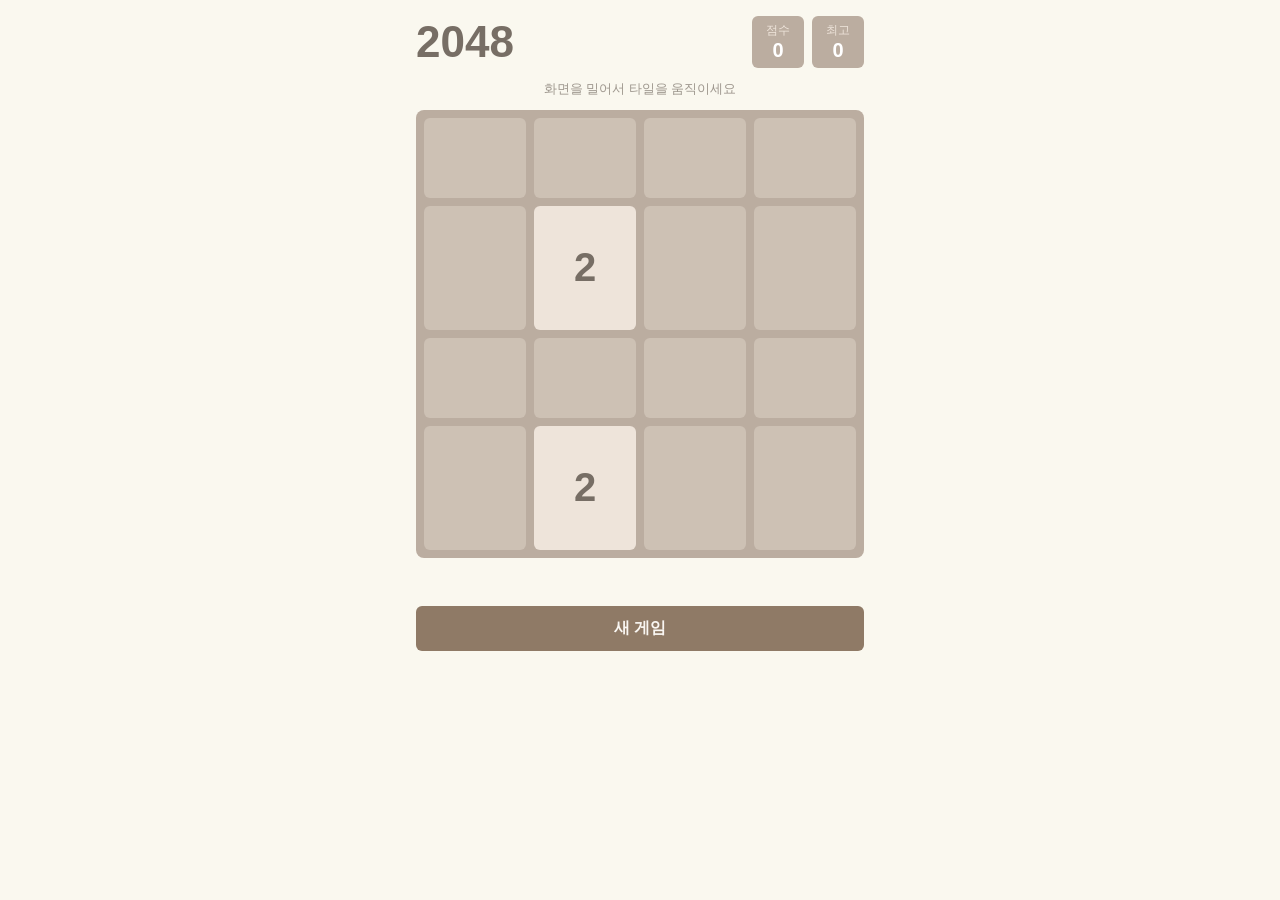
==== app/src/main/assets/games/2048/index.html @ 59921579 "Games tab: card grid, three bundled HTML5 games (2048, snake, breakout), games.json catalog, local b" ====
<!doctype html>
<html lang="ko">
<head>
<meta charset="utf-8">
<meta name="viewport" content="width=device-width,initial-scale=1,maximum-scale=1,user-scalable=no">
<title>2048</title>
<style>
  * { box-sizing: border-box; -webkit-tap-highlight-color: transparent; }
  html, body { margin: 0; height: 100%; background: #faf8ef; color: #776e65; font-family: sans-serif; overflow: hidden; touch-action: none; }
  #app { max-width: 480px; margin: 0 auto; padding: 16px; height: 100%; display: flex; flex-direction: column; gap: 12px; }
  .top { display: flex; justify-content: space-between; align-items: center; }
  .title { font-size: 44px; font-weight: 800; }
  .scores { display: flex; gap: 8px; }
  .box { background: #bbada0; color: #eee4da; border-radius: 6px; padding: 6px 14px; text-align: center; font-size: 12px; }
  .box b { display: block; color: #fff; font-size: 20px; }
  #board { position: relative; width: 100%; aspect-ratio: 1; background: #bbada0; border-radius: 8px; padding: 8px; display: grid; grid-template-columns: repeat(4, 1fr); gap: 8px; }
  .cell { border-radius: 6px; background: rgba(238, 228, 218, .35); display: flex; align-items: center; justify-content: center; font-weight: 800; font-size: clamp(22px, 8vw, 40px); }
  .v2 { background: #eee4da; } .v4 { background: #ede0c8; }
  .v8 { background: #f2b179; color: #f9f6f2; } .v16 { background: #f59563; color: #f9f6f2; }
  .v32 { background: #f67c5f; color: #f9f6f2; } .v64 { background: #f65e3b; color: #f9f6f2; }
  .v128 { background: #edcf72; color: #f9f6f2; font-size: clamp(20px, 7vw, 34px); }
  .v256 { background: #edcc61; color: #f9f6f2; font-size: clamp(20px, 7vw, 34px); }
  .v512 { background: #edc850; color: #f9f6f2; font-size: clamp(20px, 7vw, 34px); }
  .v1024, .v2048, .vbig { background: #edc22e; color: #f9f6f2; font-size: clamp(16px, 6vw, 28px); }
  button { background: #8f7a66; color: #f9f6f2; border: 0; border-radius: 6px; padding: 12px; font-size: 16px; font-weight: 700; }
  #msg { text-align: center; min-height: 24px; font-weight: 700; }
  .hint { text-align: center; font-size: 13px; opacity: .7; }
</style>
</head>
<body>
<div id="app">
  <div class="top">
    <div class="title">2048</div>
    <div class="scores">
      <div class="box">점수<b id="score">0</b></div>
      <div class="box">최고<b id="best">0</b></div>
    </div>
  </div>
  <div class="hint">화면을 밀어서 타일을 움직이세요</div>
  <div id="board"></div>
  <div id="msg"></div>
  <button id="new">새 게임</button>
</div>
<script>
(function () {
  var N = 4, grid, score, best = 0, over, won;
  var boardEl = document.getElementById('board');
  var scoreEl = document.getElementById('score');
  var bestEl = document.getElementById('best');
  var msgEl = document.getElementById('msg');

  try { if (window.Native) best = Native.getBest() | 0; } catch (e) {}

  function init() {
    grid = []; for (var r = 0; r < N; r++) grid.push([0, 0, 0, 0]);
    score = 0; over = false; won = false;
    addTile(); addTile(); render();
  }

  function addTile() {
    var empty = [];
    for (var r = 0; r < N; r++) for (var c = 0; c < N; c++) if (!grid[r][c]) empty.push([r, c]);
    if (!empty.length) return;
    var p = empty[Math.floor(Math.random() * empty.length)];
    grid[p[0]][p[1]] = Math.random() < 0.9 ? 2 : 4;
  }

  // Slides one line toward index 0 and merges equal neighbours once.
  function slide(vals) {
    var a = vals.filter(function (x) { return x; }), gained = 0;
    for (var i = 0; i < a.length - 1; i++) {
      if (a[i] === a[i + 1]) { a[i] *= 2; gained += a[i]; a.splice(i + 1, 1); }
    }
    while (a.length < N) a.push(0);
    return { row: a, gained: gained };
  }

  // dir: 0 left, 1 up, 2 right, 3 down. Returns the cell coordinates of each line, ordered toward the move.
  function lines(dir) {
    var out = [];
    for (var i = 0; i < N; i++) {
      var line = [];
      for (var j = 0; j < N; j++) {
        var r, c;
        if (dir === 0) { r = i; c = j; }
        else if (dir === 2) { r = i; c = N - 1 - j; }
        else if (dir === 1) { r = j; c = i; }
        else { r = N - 1 - j; c = i; }
        line.push([r, c]);
      }
      out.push(line);
    }
    return out;
  }

  function move(dir) {
    if (over) return;
    var moved = false, gain = 0;
    lines(dir).forEach(function (line) {
      var res = slide(line.map(function (p) { return grid[p[0]][p[1]]; }));
      gain += res.gained;
      line.forEach(function (p, k) {
        if (grid[p[0]][p[1]] !== res.row[k]) { moved = true; grid[p[0]][p[1]] = res.row[k]; }
      });
    });
    if (!moved) return;
    score += gain;
    addTile();
    if (score > best) { best = score; submit(); }
    checkEnd();
    render();
  }

  function submit() { try { if (window.Native) Native.submitScore(score); } catch (e) {} }

  function checkEnd() {
    var full = true, can = false;
    for (var r = 0; r < N; r++) for (var c = 0; c < N; c++) {
      var v = grid[r][c];
      if (v === 2048 && !won) { won = true; msgEl.textContent = '2048 달성! 계속 해보세요'; }
      if (!v) full = false;
      if ((c < N - 1 && v === grid[r][c + 1]) || (r < N - 1 && v === grid[r + 1][c])) can = true;
    }
    if (full && !can) { over = true; msgEl.textContent = '게임 오버 · 점수 ' + score; submit(); }
  }

  function render() {
    scoreEl.textContent = score; bestEl.textContent = best;
    if (!over && !won) msgEl.textContent = '';
    boardEl.innerHTML = '';
    for (var r = 0; r < N; r++) for (var c = 0; c < N; c++) {
      var v = grid[r][c], d = document.createElement('div');
      d.className = 'cell' + (v ? ' v' + (v > 2048 ? 'big' : v) : '');
      d.textContent = v || '';
      boardEl.appendChild(d);
    }
  }

  // Touch: swipe direction decides the move.
  var sx, sy;
  document.addEventListener('touchstart', function (e) { sx = e.touches[0].clientX; sy = e.touches[0].clientY; }, { passive: true });
  document.addEventListener('touchend', function (e) {
    if (sx == null) return;
    var dx = e.changedTouches[0].clientX - sx, dy = e.changedTouches[0].clientY - sy;
    sx = null;
    if (Math.max(Math.abs(dx), Math.abs(dy)) < 24) return;
    if (Math.abs(dx) > Math.abs(dy)) move(dx > 0 ? 2 : 0); else move(dy > 0 ? 3 : 1);
  }, { passive: true });
  document.addEventListener('keydown', function (e) {
    var k = { ArrowLeft: 0, ArrowUp: 1, ArrowRight: 2, ArrowDown: 3 }[e.key];
    if (k !== undefined) { e.preventDefault(); move(k); }
  });
  document.getElementById('new').addEventListener('click', init);

  init();
})();
</script>
</body>
</html>
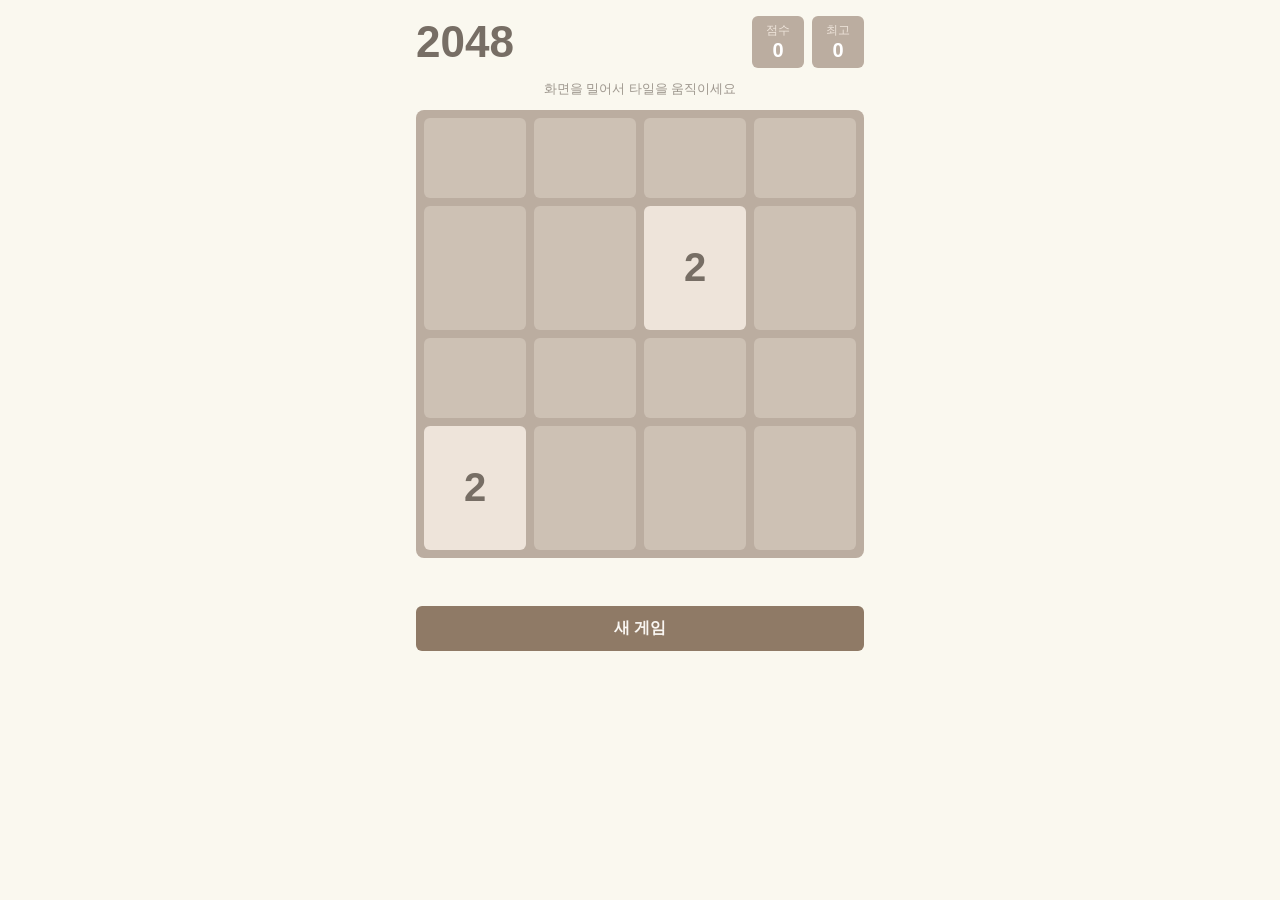
==== commit eeac0d98: "Games: save the board across restarts, leaderboard with nicknames (Supabase) Co-Authored-By: Claude " ====
--- a/app/src/main/assets/games/2048/index.html
+++ b/app/src/main/assets/games/2048/index.html
@@ -50,6 +50,21 @@
   var msgEl = document.getElementById('msg');
 
   try { if (window.Native) best = Native.getBest() | 0; } catch (e) {}
+
+  // The board survives leaving the game or the app (stored by the app through the Native bridge).
+  function save() {
+    try { if (window.Native) { if (over) Native.clearState(); else Native.saveState(JSON.stringify({ g: grid, s: score, w: won })); } } catch (e) {}
+  }
+  function restore() {
+    try {
+      if (!window.Native) return false;
+      var t = Native.loadState(); if (!t) return false;
+      var o = JSON.parse(t);
+      if (!o.g || o.g.length !== N) return false;
+      for (var r = 0; r < N; r++) if (!o.g[r] || o.g[r].length !== N) return false;
+      grid = o.g; score = o.s | 0; won = !!o.w; over = false; render(); return true;
+    } catch (e) { return false; }
+  }
 
   function init() {
     grid = []; for (var r = 0; r < N; r++) grid.push([0, 0, 0, 0]);
@@ -134,6 +149,7 @@
       d.textContent = v || '';
       boardEl.appendChild(d);
     }
+    save();
   }
 
   // Touch: swipe direction decides the move.
@@ -152,7 +168,7 @@
   });
   document.getElementById('new').addEventListener('click', init);
 
-  init();
+  if (!restore()) init();
 })();
 </script>
 </body>
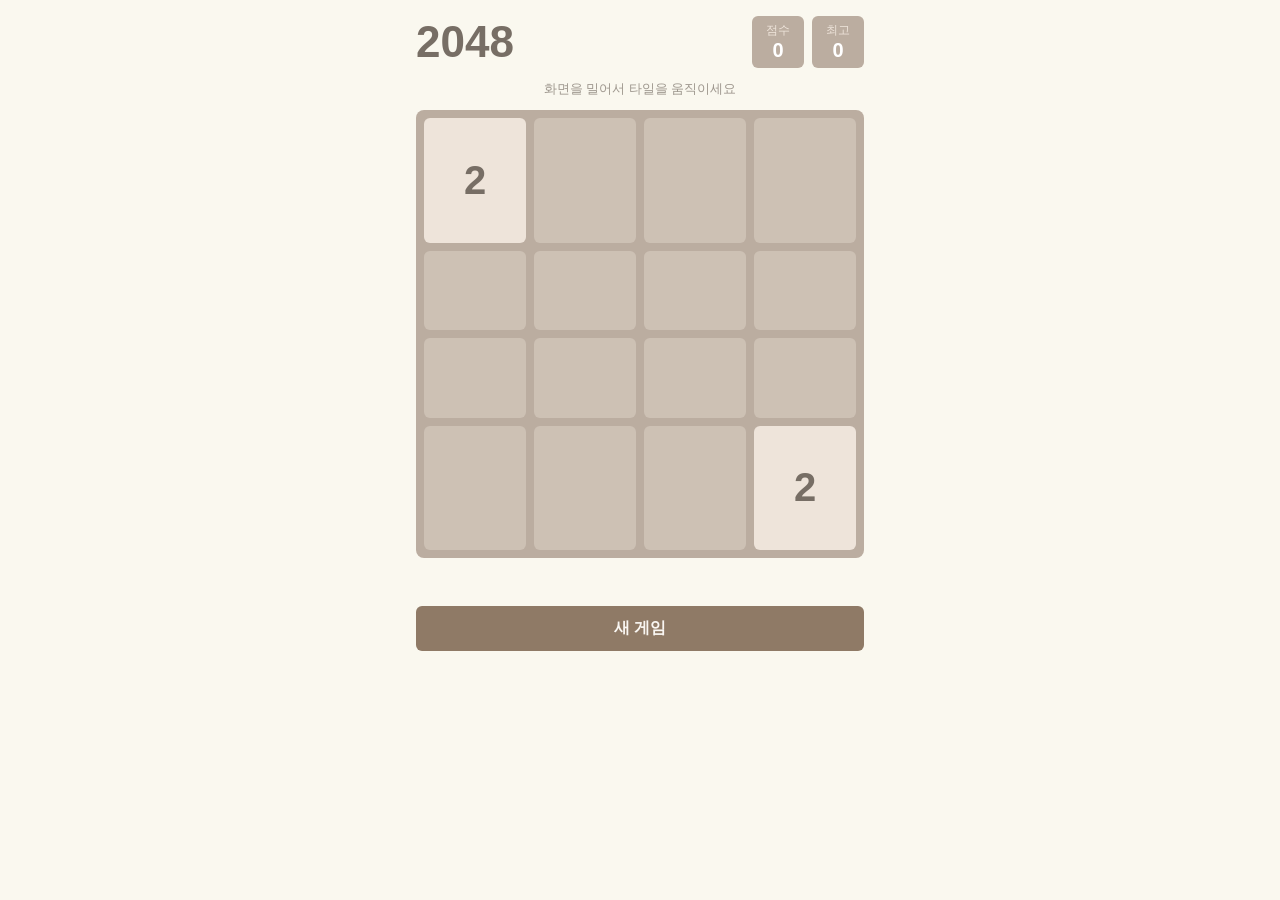
==== commit 0a9ece98: "English support: every screen, notification and game in English or Korean (follows the phone, or pic" ====
--- a/app/src/main/assets/games/2048/index.html
+++ b/app/src/main/assets/games/2048/index.html
@@ -32,16 +32,19 @@
   <div class="top">
     <div class="title">2048</div>
     <div class="scores">
-      <div class="box">점수<b id="score">0</b></div>
-      <div class="box">최고<b id="best">0</b></div>
+      <div class="box"><span data-en="Score">점수</span><b id="score">0</b></div>
+      <div class="box"><span data-en="Best">최고</span><b id="best">0</b></div>
     </div>
   </div>
-  <div class="hint">화면을 밀어서 타일을 움직이세요</div>
+  <div class="hint" data-en="Swipe to move the tiles">화면을 밀어서 타일을 움직이세요</div>
   <div id="board"></div>
   <div id="msg"></div>
-  <button id="new">새 게임</button>
+  <button id="new" data-en="New game">새 게임</button>
 </div>
 <script>
+  var EN = /[?&]lang=en/.test(location.search);
+  function T(ko, en) { return EN ? en : ko; }
+  if (EN) { document.documentElement.lang = 'en'; Array.prototype.forEach.call(document.querySelectorAll('[data-en]'), function (el) { el.textContent = el.getAttribute('data-en'); }); }
 (function () {
   var N = 4, grid, score, best = 0, over, won;
   var boardEl = document.getElementById('board');
@@ -132,11 +135,11 @@
     var full = true, can = false;
     for (var r = 0; r < N; r++) for (var c = 0; c < N; c++) {
       var v = grid[r][c];
-      if (v === 2048 && !won) { won = true; msgEl.textContent = '2048 달성! 계속 해보세요'; }
+      if (v === 2048 && !won) { won = true; msgEl.textContent = T('2048 달성! 계속 해보세요', 'You made 2048! Keep going'); }
       if (!v) full = false;
       if ((c < N - 1 && v === grid[r][c + 1]) || (r < N - 1 && v === grid[r + 1][c])) can = true;
     }
-    if (full && !can) { over = true; msgEl.textContent = '게임 오버 · 점수 ' + score; submit(); }
+    if (full && !can) { over = true; msgEl.textContent = T('게임 오버 · 점수 ', 'Game over · Score ') + score; submit(); }
   }
 
   function render() {
